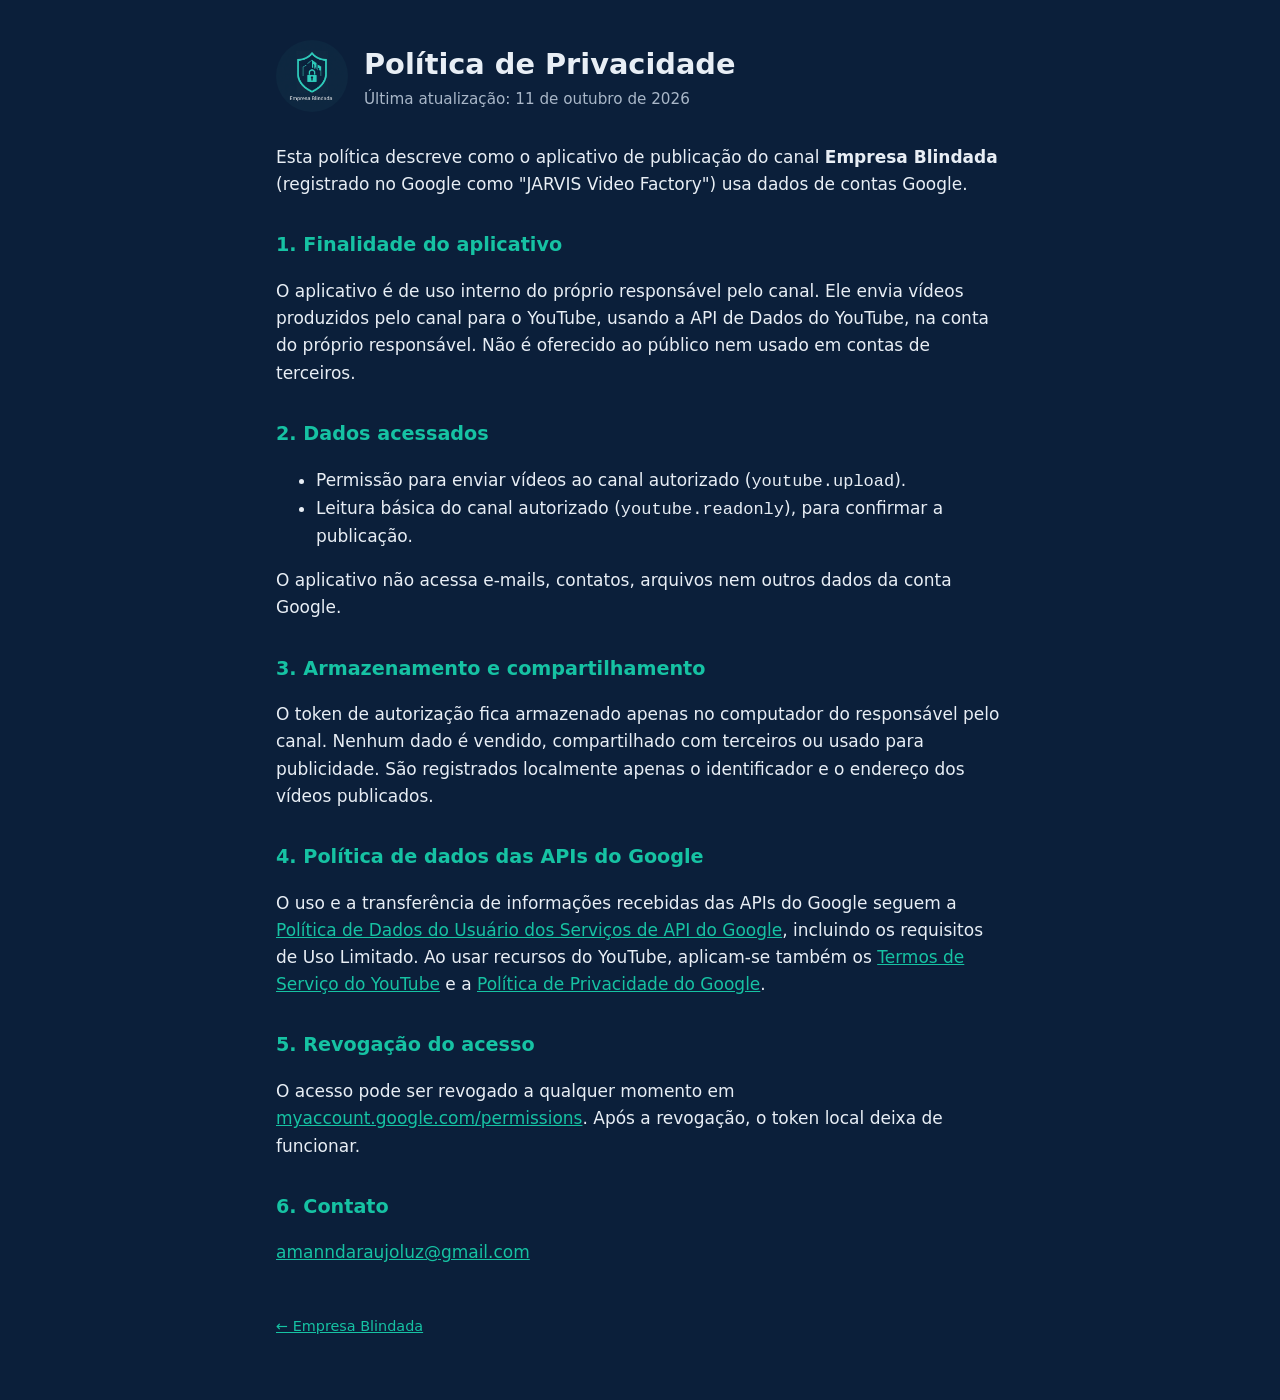
==== privacidade.html @ fd561922 "Site Empresa Blindada: página inicial, privacidade e termos Co-Authored-By: Claude Opus 5.5 <noreply" ====
<!doctype html>
<html lang="pt-BR">
<head>
<meta charset="utf-8">
<meta name="viewport" content="width=device-width, initial-scale=1">
<title>Política de Privacidade</title>
<link rel="icon" href="favicon.png">
<link rel="stylesheet" href="style.css">
</head>
<body>
<main>
  <header>
    <img src="logo.png" alt="Logo Empresa Blindada">
    <div><h1>Política de Privacidade</h1><div class="muted">Última atualização: 11 de outubro de 2026</div></div>
  </header>

  <p>Esta política descreve como o aplicativo de publicação do canal <strong>Empresa Blindada</strong>
  (registrado no Google como "JARVIS Video Factory") usa dados de contas Google.</p>

  <h2>1. Finalidade do aplicativo</h2>
  <p>O aplicativo é de uso interno do próprio responsável pelo canal. Ele envia vídeos produzidos pelo
  canal para o YouTube, usando a API de Dados do YouTube, na conta do próprio responsável. Não é
  oferecido ao público nem usado em contas de terceiros.</p>

  <h2>2. Dados acessados</h2>
  <ul>
    <li>Permissão para enviar vídeos ao canal autorizado (<code>youtube.upload</code>).</li>
    <li>Leitura básica do canal autorizado (<code>youtube.readonly</code>), para confirmar a publicação.</li>
  </ul>
  <p>O aplicativo não acessa e-mails, contatos, arquivos nem outros dados da conta Google.</p>

  <h2>3. Armazenamento e compartilhamento</h2>
  <p>O token de autorização fica armazenado apenas no computador do responsável pelo canal. Nenhum dado
  é vendido, compartilhado com terceiros ou usado para publicidade. São registrados localmente apenas o
  identificador e o endereço dos vídeos publicados.</p>

  <h2>4. Política de dados das APIs do Google</h2>
  <p>O uso e a transferência de informações recebidas das APIs do Google seguem a
  <a href="https://developers.google.com/terms/api-services-user-data-policy">Política de Dados do Usuário dos Serviços de API do Google</a>,
  incluindo os requisitos de Uso Limitado. Ao usar recursos do YouTube, aplicam-se também os
  <a href="https://www.youtube.com/t/terms">Termos de Serviço do YouTube</a> e a
  <a href="https://policies.google.com/privacy">Política de Privacidade do Google</a>.</p>

  <h2>5. Revogação do acesso</h2>
  <p>O acesso pode ser revogado a qualquer momento em
  <a href="https://myaccount.google.com/permissions">myaccount.google.com/permissions</a>.
  Após a revogação, o token local deixa de funcionar.</p>

  <h2>6. Contato</h2>
  <p><a href="mailto:amanndaraujoluz@gmail.com">amanndaraujoluz@gmail.com</a></p>

  <footer><a href="index.html">← Empresa Blindada</a></footer>
</main>
</body>
</html>
---- style.css ----
:root { --bg: #0B1F3A; --card: #102a4d; --accent: #16C2A3; --text: #E8EEF5; --muted: #A9B7C8; }
* { box-sizing: border-box; }
body { margin: 0; background: var(--bg); color: var(--text); font: 17px/1.6 system-ui, -apple-system, "Segoe UI", Roboto, sans-serif; }
main { max-width: 760px; margin: 0 auto; padding: 40px 16px 64px; }
header { display: flex; align-items: center; gap: 16px; margin-bottom: 32px; }
header img { width: 72px; height: 72px; border-radius: 50%; }
h1 { font-size: 1.8rem; margin: 0; }
h2 { color: var(--accent); font-size: 1.2rem; margin-top: 32px; }
p, li { color: var(--text); }
.muted { color: var(--muted); font-size: .95rem; }
a { color: var(--accent); }
.card { background: var(--card); border-radius: 12px; padding: 20px 24px; margin: 20px 0; }
.btn { display: inline-block; background: var(--accent); color: #062018; font-weight: 600; padding: 10px 18px; border-radius: 8px; text-decoration: none; margin: 6px 8px 6px 0; }
footer { margin-top: 48px; color: var(--muted); font-size: .9rem; }
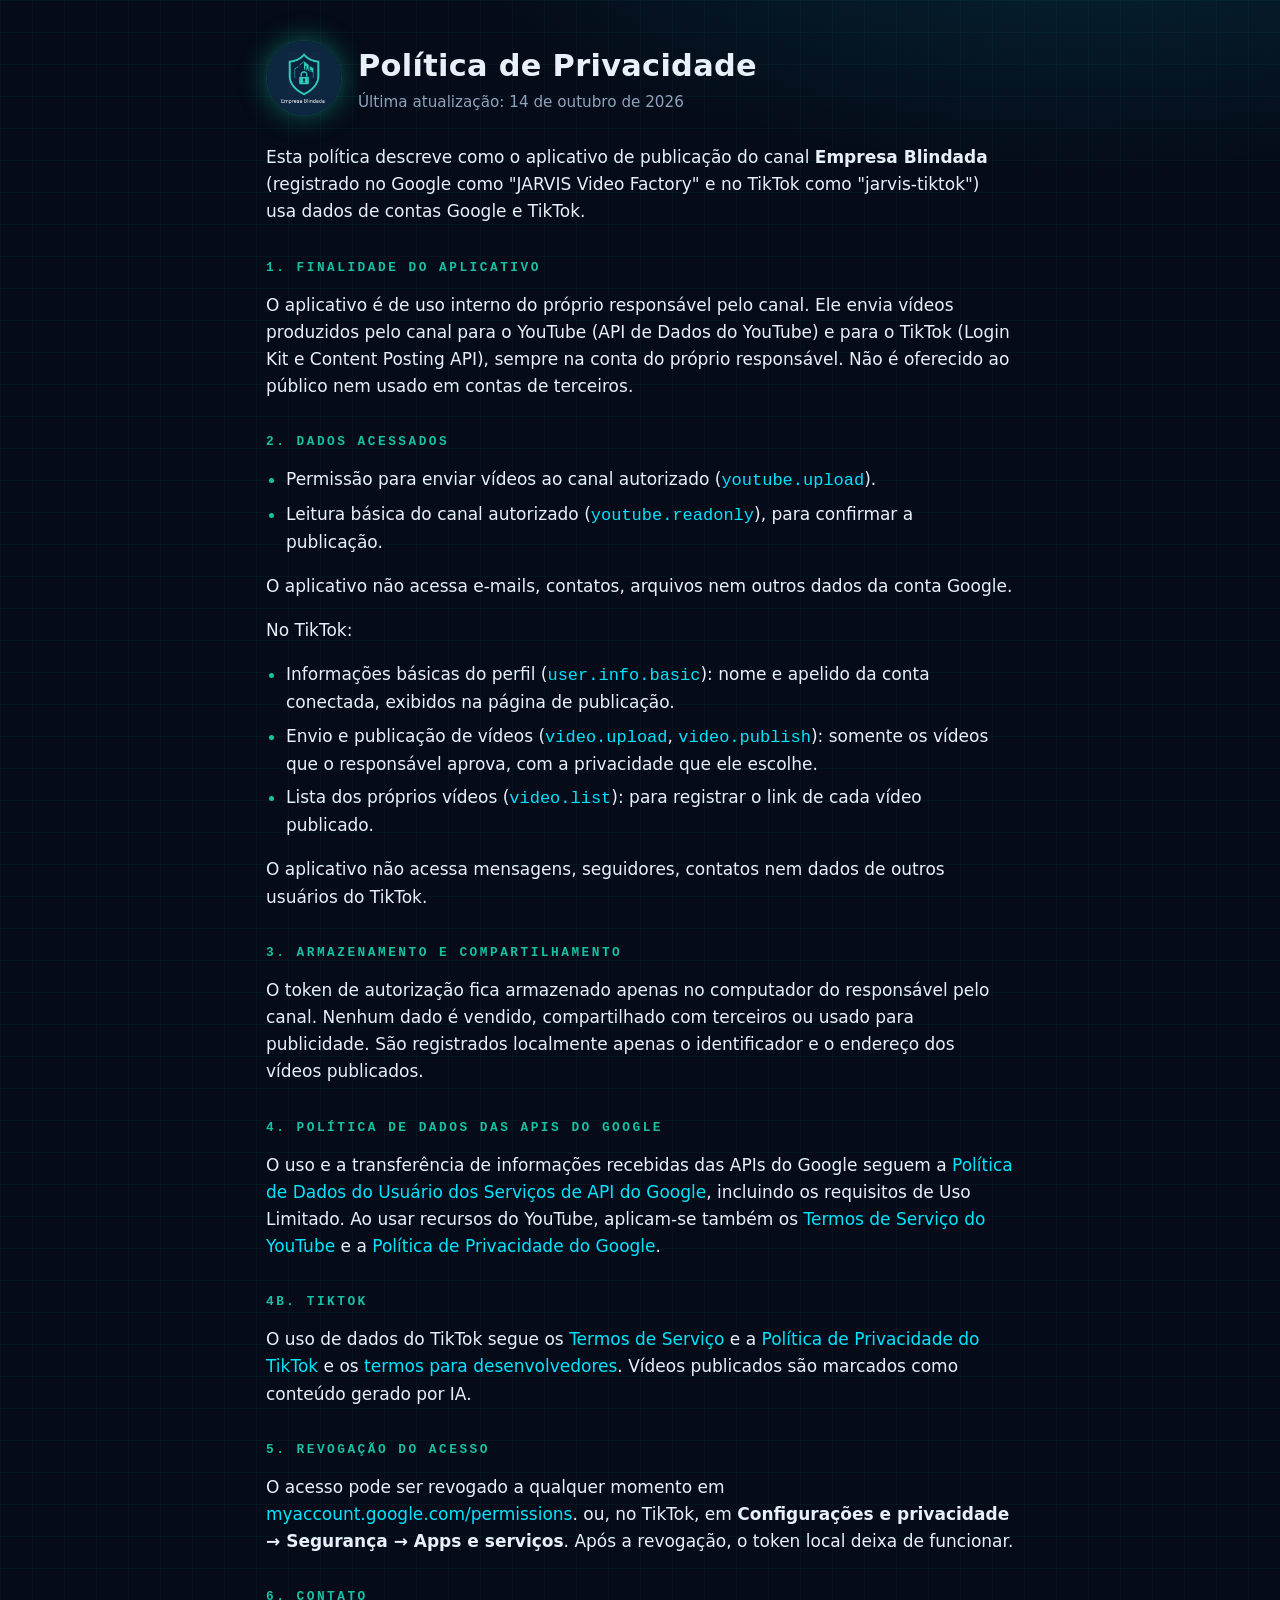
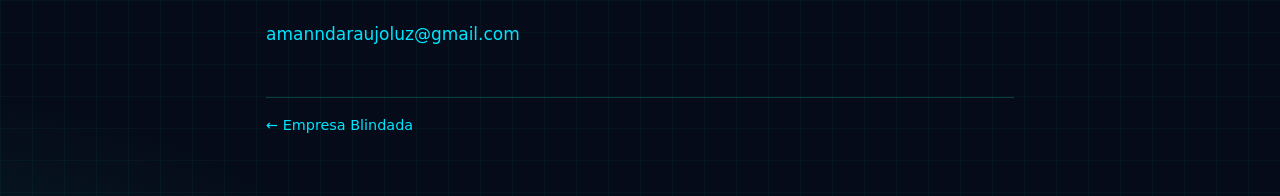
==== commit ca390997: "Privacidade e termos cobrem o TikTok Co-Authored-By: Claude Opus 5.5 <noreply@anthropic.com>" ====
--- a/privacidade.html
+++ b/privacidade.html
@@ -11,15 +11,17 @@
 <main>
   <header>
     <img src="logo.png" alt="Logo Empresa Blindada">
-    <div><h1>Política de Privacidade</h1><div class="muted">Última atualização: 11 de outubro de 2026</div></div>
+    <div><h1>Política de Privacidade</h1><div class="muted">Última atualização: 14 de outubro de 2026</div></div>
   </header>
 
   <p>Esta política descreve como o aplicativo de publicação do canal <strong>Empresa Blindada</strong>
-  (registrado no Google como "JARVIS Video Factory") usa dados de contas Google.</p>
+  (registrado no Google como "JARVIS Video Factory" e no TikTok como "jarvis-tiktok") usa dados de contas
+  Google e TikTok.</p>
 
   <h2>1. Finalidade do aplicativo</h2>
   <p>O aplicativo é de uso interno do próprio responsável pelo canal. Ele envia vídeos produzidos pelo
-  canal para o YouTube, usando a API de Dados do YouTube, na conta do próprio responsável. Não é
+  canal para o YouTube (API de Dados do YouTube) e para o TikTok (Login Kit e Content Posting API), sempre na
+  conta do próprio responsável. Não é
   oferecido ao público nem usado em contas de terceiros.</p>
 
   <h2>2. Dados acessados</h2>
@@ -28,6 +30,15 @@
     <li>Leitura básica do canal autorizado (<code>youtube.readonly</code>), para confirmar a publicação.</li>
   </ul>
   <p>O aplicativo não acessa e-mails, contatos, arquivos nem outros dados da conta Google.</p>
+  <p>No TikTok:</p>
+  <ul>
+    <li>Informações básicas do perfil (<code>user.info.basic</code>): nome e apelido da conta conectada, exibidos
+      na página de publicação.</li>
+    <li>Envio e publicação de vídeos (<code>video.upload</code>, <code>video.publish</code>): somente os vídeos que o
+      responsável aprova, com a privacidade que ele escolhe.</li>
+    <li>Lista dos próprios vídeos (<code>video.list</code>): para registrar o link de cada vídeo publicado.</li>
+  </ul>
+  <p>O aplicativo não acessa mensagens, seguidores, contatos nem dados de outros usuários do TikTok.</p>
 
   <h2>3. Armazenamento e compartilhamento</h2>
   <p>O token de autorização fica armazenado apenas no computador do responsável pelo canal. Nenhum dado
@@ -41,9 +52,16 @@
   <a href="https://www.youtube.com/t/terms">Termos de Serviço do YouTube</a> e a
   <a href="https://policies.google.com/privacy">Política de Privacidade do Google</a>.</p>
 
+  <h2>4b. TikTok</h2>
+  <p>O uso de dados do TikTok segue os <a href="https://www.tiktok.com/legal/page/global/terms-of-service/en">Termos de
+  Serviço</a> e a <a href="https://www.tiktok.com/legal/page/row/privacy-policy/en">Política de Privacidade do TikTok</a>
+  e os <a href="https://developers.tiktok.com/doc/our-guidelines-developer-guidelines">termos para desenvolvedores</a>.
+  Vídeos publicados são marcados como conteúdo gerado por IA.</p>
+
   <h2>5. Revogação do acesso</h2>
   <p>O acesso pode ser revogado a qualquer momento em
   <a href="https://myaccount.google.com/permissions">myaccount.google.com/permissions</a>.
+  ou, no TikTok, em <b>Configurações e privacidade → Segurança → Apps e serviços</b>.
   Após a revogação, o token local deixa de funcionar.</p>
 
   <h2>6. Contato</h2>
--- a/style.css
+++ b/style.css
@@ -1,14 +1,69 @@
-:root { --bg: #0B1F3A; --card: #102a4d; --accent: #16C2A3; --text: #E8EEF5; --muted: #A9B7C8; }
-* { box-sizing: border-box; }
-body { margin: 0; background: var(--bg); color: var(--text); font: 17px/1.6 system-ui, -apple-system, "Segoe UI", Roboto, sans-serif; }
-main { max-width: 760px; margin: 0 auto; padding: 40px 16px 64px; }
-header { display: flex; align-items: center; gap: 16px; margin-bottom: 32px; }
-header img { width: 72px; height: 72px; border-radius: 50%; }
-h1 { font-size: 1.8rem; margin: 0; }
-h2 { color: var(--accent); font-size: 1.2rem; margin-top: 32px; }
-p, li { color: var(--text); }
-.muted { color: var(--muted); font-size: .95rem; }
-a { color: var(--accent); }
-.card { background: var(--card); border-radius: 12px; padding: 20px 24px; margin: 20px 0; }
-.btn { display: inline-block; background: var(--accent); color: #062018; font-weight: 600; padding: 10px 18px; border-radius: 8px; text-decoration: none; margin: 6px 8px 6px 0; }
-footer { margin-top: 48px; color: var(--muted); font-size: .9rem; }
+:root{--bg:#050b18;--glass:rgba(16,42,77,.55);--line:rgba(22,194,163,.28);--teal:#16C2A3;--cyan:#00E5FF;--text:#E8F1FA;--muted:#8FA3BC}
+*{box-sizing:border-box}html{background:var(--bg)}
+body{margin:0;color:var(--text);font:17px/1.6 "Segoe UI",system-ui,Roboto,sans-serif;min-height:100vh;
+background:radial-gradient(1200px 600px at 85% -10%,rgba(0,229,255,.16),transparent 60%),
+radial-gradient(900px 500px at -10% 110%,rgba(22,194,163,.14),transparent 60%),
+linear-gradient(rgba(22,194,163,.05) 1px,transparent 1px) 0 0/100% 32px,
+linear-gradient(90deg,rgba(22,194,163,.05) 1px,transparent 1px) 0 0/32px 100%,var(--bg)}
+main{max-width:780px;margin:0 auto;padding:40px 16px 64px}
+header{display:flex;align-items:center;gap:16px;margin-bottom:28px}
+header img{width:76px;height:76px;border-radius:50%;border:1px solid var(--line);box-shadow:0 0 28px rgba(22,194,163,.45)}
+h1{font-size:1.9rem;margin:0;letter-spacing:.3px}
+h2{font:600 .8rem ui-monospace,Consolas,monospace;letter-spacing:2.5px;text-transform:uppercase;color:var(--teal);margin-top:34px}
+.muted{color:var(--muted);font-size:.95rem}
+a{color:var(--cyan);text-decoration:none}a:hover{text-shadow:0 0 12px rgba(0,229,255,.7)}
+.card{background:var(--glass);backdrop-filter:blur(10px);border:1px solid var(--line);border-radius:18px;padding:22px 26px;margin:20px 0;
+box-shadow:0 8px 32px rgba(0,0,0,.35),inset 0 1px 0 rgba(255,255,255,.04)}
+.btn{display:inline-block;font-weight:700;padding:12px 20px;border-radius:12px;margin:8px 10px 0 0;color:#031018;
+background:linear-gradient(135deg,var(--teal),var(--cyan));box-shadow:0 0 22px rgba(22,194,163,.45);transition:.15s}
+.btn:hover{transform:translateY(-1px);box-shadow:0 0 30px rgba(0,229,255,.6);text-shadow:none}
+ul{padding-left:20px}li{margin:6px 0}li::marker{color:var(--teal)}
+code{font-family:ui-monospace,Consolas,monospace;color:var(--cyan)}
+footer{margin-top:48px;padding-top:16px;border-top:1px solid var(--line);color:var(--muted);font-size:.9rem}
+
+/* ---- página inicial ---- */
+.nav{position:sticky;top:0;z-index:5;display:flex;justify-content:space-between;align-items:center;padding:12px 20px;
+background:rgba(5,11,24,.72);backdrop-filter:blur(12px);border-bottom:1px solid var(--line)}
+.brand{display:flex;align-items:center;gap:10px;color:var(--text);font-size:1.05rem;letter-spacing:.3px}
+.brand b{color:var(--teal)}.brand:hover{text-shadow:none}
+.shield{width:30px;height:30px;fill:none;stroke:var(--teal);stroke-width:1.6;filter:drop-shadow(0 0 6px rgba(22,194,163,.7))}
+.shield .lock{stroke:var(--cyan)}
+.social{display:flex;gap:10px}.social a{display:grid;place-items:center;width:38px;height:38px;border-radius:10px;
+border:1px solid var(--line);background:var(--glass)}.social svg{width:18px;height:18px;fill:var(--text)}
+.social a:hover{border-color:var(--cyan);box-shadow:0 0 16px rgba(0,229,255,.35)}
+.hero{padding:56px 0 18px}
+.eyebrow{font:600 .78rem ui-monospace,Consolas,monospace;letter-spacing:2.5px;text-transform:uppercase;color:var(--teal);margin:0 0 14px}
+.hero h1{font-size:clamp(2rem,6vw,3.3rem);line-height:1.12;margin:0 0 18px;letter-spacing:-.5px}
+.hl{background:linear-gradient(90deg,var(--teal),var(--cyan));-webkit-background-clip:text;background-clip:text;color:transparent}
+.lead{font-size:1.12rem;color:#c9d6e5;max-width:620px;margin:0 0 26px}
+.ctas{display:flex;flex-wrap:wrap;gap:12px}.ctas .btn{margin:0}
+.btn.primary{font-size:1.05rem;padding:14px 24px}
+.btn.ghost{background:transparent;color:var(--text);border:1px solid var(--line);box-shadow:none}
+.btn.ghost:hover{border-color:var(--cyan);box-shadow:0 0 18px rgba(0,229,255,.3)}
+section{margin-top:12px}
+.vids{display:grid;grid-template-columns:repeat(3,1fr);gap:14px}
+.vid{position:relative;display:block;aspect-ratio:9/16;border-radius:16px;overflow:hidden;border:1px solid var(--line);
+background:#000;color:var(--text);transition:.2s}.vid:hover{border-color:var(--cyan);transform:translateY(-2px);text-shadow:none;
+box-shadow:0 0 24px rgba(0,229,255,.3)}
+.vid img{width:100%;height:100%;object-fit:cover;display:block}
+.vid .play{position:absolute;top:50%;left:50%;transform:translate(-50%,-50%);width:54px;height:54px;border-radius:50%;
+display:grid;place-items:center;background:rgba(5,11,24,.6);border:1px solid var(--cyan);color:var(--cyan);font-size:1.2rem}
+.vid .vt{position:absolute;left:0;right:0;bottom:0;padding:34px 12px 12px;font-weight:600;font-size:.92rem;line-height:1.3;
+background:linear-gradient(transparent,rgba(5,11,24,.95))}
+.more{text-align:right;margin:10px 0 0;font-size:.95rem}
+.tags{display:flex;flex-wrap:wrap;gap:8px}.tags span{font:600 .85rem ui-monospace,Consolas,monospace;padding:6px 12px;
+border-radius:999px;border:1px solid var(--line);background:var(--glass);color:#cfe9f2}
+.grid{display:grid;grid-template-columns:repeat(2,1fr);gap:14px}
+.feat{margin:0;transition:.2s}.feat:hover{border-color:rgba(0,229,255,.55);transform:translateY(-2px)}
+.feat h3{margin:8px 0 6px;font-size:1.08rem}.feat p{margin:0;color:#c3d1e2;font-size:.97rem}
+.ico{font-size:1.6rem;width:46px;height:46px;display:grid;place-items:center;border-radius:12px;
+background:linear-gradient(135deg,rgba(22,194,163,.25),rgba(0,229,255,.1));border:1px solid var(--line)}
+.steps{list-style:none;padding:0;margin:0;display:grid;grid-template-columns:repeat(3,1fr);gap:14px;counter-reset:s}
+.steps li{counter-increment:s;background:var(--glass);border:1px solid var(--line);border-radius:16px;padding:18px;margin:0}
+.steps li::before{content:"0" counter(s);font:700 1.4rem ui-monospace,Consolas,monospace;color:var(--cyan);
+text-shadow:0 0 14px rgba(0,229,255,.5);display:block;margin-bottom:6px}
+.steps b{display:block}.steps span{color:#c3d1e2;font-size:.95rem}
+.final{text-align:center;margin-top:34px;padding:34px 22px;background:linear-gradient(135deg,rgba(22,194,163,.18),rgba(0,229,255,.08)),var(--glass)}
+.final h3{font-size:1.5rem;margin:0 0 6px}.final p{color:#c9d6e5;margin:0 0 18px}
+main>footer{display:flex;flex-wrap:wrap;justify-content:space-between;gap:10px}
+@media(max-width:640px){.grid,.steps{grid-template-columns:1fr}.vids{grid-template-columns:repeat(3,1fr);gap:8px}.vid .vt{display:none}.vid .play{width:40px;height:40px}.ctas .btn{flex:1 1 100%;text-align:center}.hero{padding-top:32px}}
